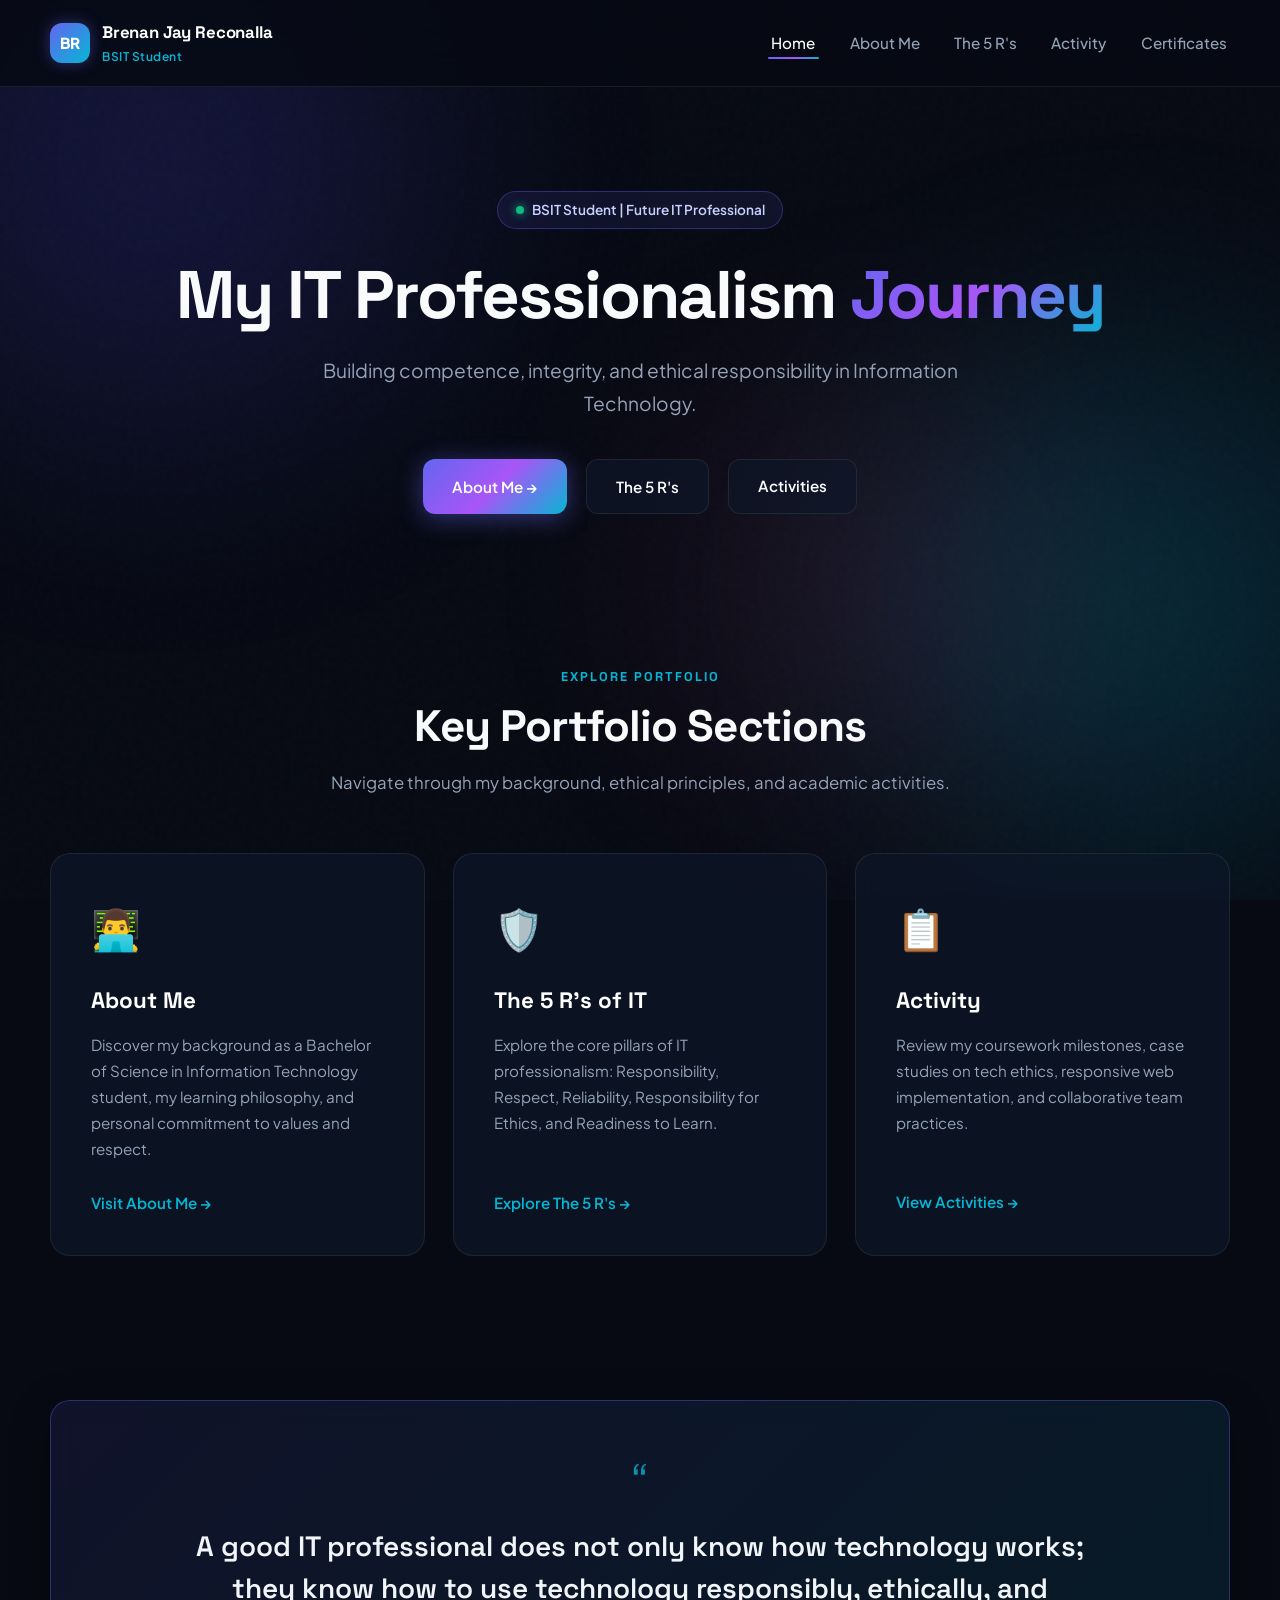
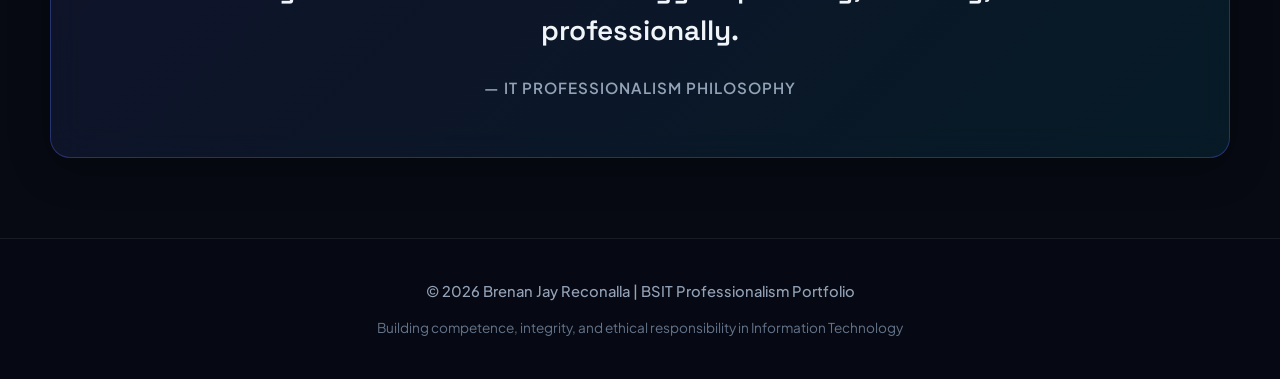
==== index.html @ cd5c5621 "Add files via upload" ====
<!DOCTYPE html>
<html lang="en">
<head>
  <meta charset="UTF-8" />
  <meta name="viewport" content="width=device-width, initial-scale=1.0" />
  <title>Home | Brenan Jay Reconalla - IT Professionalism Journey</title>
  <meta name="description" content="Welcome to the IT Professionalism Portfolio of Brenan Jay Reconalla, BSIT student. Building competence, integrity, and ethical responsibility." />

  <!-- Google Fonts -->
  <link rel="preconnect" href="https://fonts.googleapis.com" />
  <link rel="preconnect" href="https://fonts.gstatic.com" crossorigin />
  <link href="https://fonts.googleapis.com/css2?family=Plus+Jakarta+Sans:wght@300;400;500;600;700;800&family=Space+Grotesk:wght@500;600;700&display=swap" rel="stylesheet" />

  <!-- Shared Stylesheet -->
  <link rel="stylesheet" href="style.css" />
</head>
<body>

  <!-- Ambient Glow Background -->
  <div class="ambient-glow" aria-hidden="true">
    <div class="glow-sphere sphere-1"></div>
    <div class="glow-sphere sphere-2"></div>
    <div class="glow-sphere sphere-3"></div>
  </div>

  <div class="page-wrapper">
    <!-- Header & Navigation -->
    <header>
      <div class="container nav-container">
        <a href="index.html" class="brand" id="nav-brand">
          <div class="brand-avatar">BR</div>
          <div class="brand-info">
            <span class="brand-name">Brenan Jay Reconalla</span>
            <span class="brand-tag">BSIT Student</span>
          </div>
        </a>

        <button class="menu-toggle" id="menu-btn" aria-label="Toggle navigation menu">☰</button>

        <nav>
          <ul class="nav-links" id="nav-menu">
            <li><a href="index.html" class="active">Home</a></li>
            <li><a href="about.html">About Me</a></li>
            <li><a href="fivers.html">The 5 R's</a></li>
            <li><a href="activity.html">Activity</a></li>
            <li><a href="certificate.html">Certificates</a></li>
          </ul>
        </nav>
      </div>
    </header>

    <main>
      <!-- Hero Section -->
      <section class="hero container">
        <div class="badge">
          <span class="badge-indicator"></span>
          BSIT Student | Future IT Professional
        </div>
        <h1 class="hero-title">
          My IT Professionalism <span class="gradient-text">Journey</span>
        </h1>
        <p class="hero-subtitle">
          Building competence, integrity, and ethical responsibility in Information Technology.
        </p>
        <div class="hero-buttons">
          <a href="about.html" class="btn btn-primary" id="btn-hero-about">About Me &rarr;</a>
          <a href="fivers.html" class="btn btn-outline" id="btn-hero-fivers">The 5 R's</a>
          <a href="activity.html" class="btn btn-outline" id="btn-hero-activity">Activities</a>
        </div>
      </section>

      <!-- Portfolio Sections Overview -->
      <section class="section container">
        <div class="section-header">
          <span class="section-tag">Explore Portfolio</span>
          <h2 class="section-heading">Key Portfolio Sections</h2>
          <p class="section-desc">Navigate through my background, ethical principles, and academic activities.</p>
        </div>

        <div class="preview-grid">
          <!-- Card 1: About Me -->
          <article class="preview-card">
            <span class="preview-icon">👨‍💻</span>
            <h3 class="preview-title">About Me</h3>
            <p class="preview-desc">
              Discover my background as a Bachelor of Science in Information Technology student, my learning philosophy, and personal commitment to values and respect.
            </p>
            <a href="about.html" class="preview-link" id="link-preview-about">Visit About Me &rarr;</a>
          </article>

          <!-- Card 2: The 5 R's -->
          <article class="preview-card">
            <span class="preview-icon">🛡️</span>
            <h3 class="preview-title">The 5 R's of IT</h3>
            <p class="preview-desc">
              Explore the core pillars of IT professionalism: Responsibility, Respect, Reliability, Responsibility for Ethics, and Readiness to Learn.
            </p>
            <a href="fivers.html" class="preview-link" id="link-preview-fivers">Explore The 5 R's &rarr;</a>
          </article>

          <!-- Card 3: Activity -->
          <article class="preview-card">
            <span class="preview-icon">📋</span>
            <h3 class="preview-title">Activity</h3>
            <p class="preview-desc">
              Review my coursework milestones, case studies on tech ethics, responsive web implementation, and collaborative team practices.
            </p>
            <a href="activity.html" class="preview-link" id="link-preview-activity">View Activities &rarr;</a>
          </article>
        </div>
      </section>

      <!-- Quote Banner Section -->
      <section class="quote-section container">
        <div class="quote-box">
          <div class="quote-icon">&ldquo;</div>
          <blockquote class="quote-text">
            A good IT professional does not only know how technology works; they know how to use technology responsibly, ethically, and professionally.
          </blockquote>
          <p class="quote-author">&mdash; IT Professionalism Philosophy</p>
        </div>
      </section>
    </main>

    <!-- Footer -->
    <footer>
      <div class="container footer-content">
        <p class="footer-copy">&copy; 2026 Brenan Jay Reconalla | BSIT Professionalism Portfolio</p>
        <p class="footer-sub">Building competence, integrity, and ethical responsibility in Information Technology</p>
      </div>
    </footer>
  </div>

  <script>
    // Mobile navigation toggle
    const menuBtn = document.getElementById('menu-btn');
    const navMenu = document.getElementById('nav-menu');

    if (menuBtn && navMenu) {
      menuBtn.addEventListener('click', () => {
        navMenu.classList.toggle('show');
      });
    }
  </script>
</body>
</html>
---- style.css ----
:root {
  --bg: #070a13;
  --bg-surface: rgba(15, 23, 42, 0.65);
  --bg-surface-hover: rgba(30, 41, 59, 0.75);
  --border: rgba(255, 255, 255, 0.08);
  --border-accent: rgba(99, 102, 241, 0.35);
  --primary: #6366f1;
  --primary-gradient: linear-gradient(135deg, #6366f1 0%, #a855f7 50%, #06b6d4 100%);
  --secondary: #06b6d4;
  --accent: #ec4899;
  --text: #f8fafc;
  --text-muted: #94a3b8;
  --card-radius: 20px;
  --transition: all 0.3s cubic-bezier(0.4, 0, 0.2, 1);
}

* {
  margin: 0;
  padding: 0;
  box-sizing: border-box;
}

html {
  scroll-behavior: smooth;
}

body {
  font-family: 'Plus Jakarta Sans', sans-serif;
  background-color: var(--bg);
  color: var(--text);
  line-height: 1.7;
  overflow-x: hidden;
  min-height: 100vh;
  position: relative;
  display: flex;
  flex-direction: column;
}

/* Ambient Background Glow */
.ambient-glow {
  position: fixed;
  inset: 0;
  pointer-events: none;
  z-index: 0;
  overflow: hidden;
}

.glow-sphere {
  position: absolute;
  border-radius: 50%;
  filter: blur(130px);
  opacity: 0.18;
}

.sphere-1 {
  width: 550px;
  height: 550px;
  background: #4f46e5;
  top: -120px;
  left: -120px;
  animation: floatOrb 22s infinite alternate ease-in-out;
}

.sphere-2 {
  width: 500px;
  height: 500px;
  background: #06b6d4;
  bottom: 5%;
  right: -100px;
  animation: floatOrb 26s infinite alternate-reverse ease-in-out;
}

.sphere-3 {
  width: 350px;
  height: 350px;
  background: #ec4899;
  top: 45%;
  left: 55%;
  animation: floatOrb 18s infinite alternate ease-in-out;
  opacity: 0.12;
}

@keyframes floatOrb {
  0% { transform: translate(0, 0) scale(1); }
  100% { transform: translate(60px, 80px) scale(1.1); }
}

/* Noise Texture */
body::before {
  content: "";
  position: fixed;
  inset: 0;
  background-image: url("data:image/svg+xml,%3Csvg viewBox='0 0 200 200' xmlns='http://www.w3.org/2000/svg'%3E%3Cfilter id='noiseFilter'%3E%3CfeTurbulence type='fractalNoise' baseFrequency='0.8' numOctaves='3' stitchTiles='stitch'/%3E%3C/filter%3E%3Crect width='100%25' height='100%25' filter='url(%23noiseFilter)' opacity='0.02'/%3E%3C/svg%3E");
  pointer-events: none;
  z-index: 1;
}

.page-wrapper {
  position: relative;
  z-index: 2;
  display: flex;
  flex-direction: column;
  min-height: 100vh;
}

main {
  flex: 1;
}

/* Container */
.container {
  max-width: 1180px;
  margin: 0 auto;
  padding: 0 2rem;
}

/* Header & Navigation */
header {
  position: sticky;
  top: 0;
  z-index: 100;
  background: rgba(7, 10, 19, 0.85);
  backdrop-filter: blur(20px);
  border-bottom: 1px solid var(--border);
  transition: var(--transition);
}

.nav-container {
  display: flex;
  justify-content: space-between;
  align-items: center;
  padding: 1.15rem 0;
}

.brand {
  display: flex;
  align-items: center;
  gap: 0.75rem;
  text-decoration: none;
  color: #fff;
}

.brand-avatar {
  width: 40px;
  height: 40px;
  border-radius: 12px;
  background: linear-gradient(135deg, var(--primary), var(--secondary));
  display: flex;
  align-items: center;
  justify-content: center;
  font-weight: 800;
  font-size: 0.95rem;
  color: #fff;
  box-shadow: 0 0 15px rgba(99, 102, 241, 0.4);
}

.brand-info {
  display: flex;
  flex-direction: column;
}

.brand-name {
  font-family: 'Space Grotesk', sans-serif;
  font-weight: 700;
  font-size: 1.05rem;
  letter-spacing: -0.01em;
}

.brand-tag {
  font-size: 0.75rem;
  color: var(--secondary);
  font-weight: 600;
  letter-spacing: 0.5px;
}

.nav-links {
  display: flex;
  list-style: none;
  gap: 1.75rem;
}

.nav-links a {
  color: var(--text-muted);
  text-decoration: none;
  font-size: 0.95rem;
  font-weight: 500;
  position: relative;
  transition: var(--transition);
  padding: 0.4rem 0.2rem;
}

.nav-links a:hover,
.nav-links a.active {
  color: #fff;
}

.nav-links a::after {
  content: '';
  position: absolute;
  bottom: 0;
  left: 0;
  width: 0%;
  height: 2px;
  background: var(--primary-gradient);
  transition: var(--transition);
  border-radius: 2px;
}

.nav-links a:hover::after,
.nav-links a.active::after {
  width: 100%;
}

/* Mobile Nav Toggle */
.menu-toggle {
  display: none;
  background: transparent;
  border: none;
  color: var(--text);
  font-size: 1.5rem;
  cursor: pointer;
}

/* Badge */
.badge {
  display: inline-flex;
  align-items: center;
  gap: 0.5rem;
  background: rgba(99, 102, 241, 0.1);
  border: 1px solid var(--border-accent);
  padding: 0.4rem 1.1rem;
  border-radius: 999px;
  font-size: 0.85rem;
  font-weight: 600;
  color: #c7d2fe;
  margin-bottom: 1.75rem;
  backdrop-filter: blur(8px);
}

.badge-indicator {
  width: 8px;
  height: 8px;
  border-radius: 50%;
  background: #10b981;
  box-shadow: 0 0 10px #10b981;
  animation: pulse 2s infinite;
}

@keyframes pulse {
  0%, 100% { opacity: 1; transform: scale(1); }
  50% { opacity: 0.5; transform: scale(1.2); }
}

/* Typography & Titles */
.gradient-text {
  background: var(--primary-gradient);
  -webkit-background-clip: text;
  background-clip: text;
  -webkit-text-fill-color: transparent;
}

.section {
  padding: 5rem 0;
}

.page-header {
  padding: 4.5rem 0 3rem;
  text-align: center;
}

.section-header {
  text-align: center;
  max-width: 740px;
  margin: 0 auto 3.5rem;
}

.section-tag {
  font-family: 'Space Grotesk', sans-serif;
  font-size: 0.8rem;
  text-transform: uppercase;
  letter-spacing: 2px;
  color: var(--secondary);
  font-weight: 700;
  margin-bottom: 0.75rem;
  display: block;
}

.section-heading {
  font-family: 'Space Grotesk', sans-serif;
  font-size: clamp(2rem, 3.5vw, 2.75rem);
  font-weight: 700;
  letter-spacing: -0.02em;
  line-height: 1.2;
  margin-bottom: 1rem;
}

.section-desc {
  color: var(--text-muted);
  font-size: 1.05rem;
  line-height: 1.7;
}

/* Buttons */
.btn {
  display: inline-flex;
  align-items: center;
  gap: 0.5rem;
  padding: 0.85rem 1.8rem;
  border-radius: 12px;
  font-size: 0.95rem;
  font-weight: 600;
  text-decoration: none;
  cursor: pointer;
  transition: var(--transition);
}

.btn-primary {
  background: var(--primary-gradient);
  color: #fff;
  box-shadow: 0 4px 25px rgba(99, 102, 241, 0.45);
  border: none;
}

.btn-primary:hover {
  transform: translateY(-3px);
  box-shadow: 0 8px 30px rgba(99, 102, 241, 0.65);
}

.btn-outline {
  background: var(--bg-surface);
  color: var(--text);
  border: 1px solid var(--border);
  backdrop-filter: blur(10px);
}

.btn-outline:hover {
  background: var(--bg-surface-hover);
  border-color: rgba(255, 255, 255, 0.2);
  transform: translateY(-3px);
}

/* Hero (Home Page) */
.hero {
  padding: 6.5rem 0 4.5rem;
  text-align: center;
  display: flex;
  flex-direction: column;
  align-items: center;
}

.hero-title {
  font-family: 'Space Grotesk', sans-serif;
  font-size: clamp(2.4rem, 5.5vw, 4.2rem);
  font-weight: 800;
  line-height: 1.15;
  letter-spacing: -0.03em;
  max-width: 950px;
  margin-bottom: 1.25rem;
}

.hero-subtitle {
  font-size: 1.2rem;
  color: var(--text-muted);
  max-width: 680px;
  margin-bottom: 2.5rem;
  font-weight: 400;
}

.hero-buttons {
  display: flex;
  gap: 1.2rem;
  flex-wrap: wrap;
  justify-content: center;
}

/* Home Overview Preview Cards */
.preview-grid {
  display: grid;
  grid-template-columns: repeat(auto-fit, minmax(300px, 1fr));
  gap: 1.75rem;
  margin-top: 3rem;
}

.preview-card {
  background: var(--bg-surface);
  border: 1px solid var(--border);
  border-radius: var(--card-radius);
  padding: 2.5rem;
  transition: var(--transition);
  display: flex;
  flex-direction: column;
  backdrop-filter: blur(12px);
}

.preview-card:hover {
  transform: translateY(-8px);
  border-color: var(--border-accent);
  box-shadow: 0 15px 35px rgba(0, 0, 0, 0.4);
}

.preview-icon {
  font-size: 2.5rem;
  margin-bottom: 1.25rem;
  display: inline-block;
}

.preview-title {
  font-family: 'Space Grotesk', sans-serif;
  font-size: 1.4rem;
  font-weight: 700;
  color: #fff;
  margin-bottom: 0.75rem;
}

.preview-desc {
  color: var(--text-muted);
  font-size: 0.95rem;
  line-height: 1.7;
  margin-bottom: 1.75rem;
  flex-grow: 1;
}

.preview-link {
  color: var(--secondary);
  text-decoration: none;
  font-weight: 600;
  font-size: 0.95rem;
  display: inline-flex;
  align-items: center;
  gap: 0.5rem;
  transition: var(--transition);
}

.preview-link:hover {
  gap: 0.75rem;
  color: #fff;
}

/* About Page Specific Styles */
.about-card {
  background: var(--bg-surface);
  border: 1px solid var(--border);
  border-radius: var(--card-radius);
  padding: 3.5rem;
  display: grid;
  grid-template-columns: 280px 1fr;
  gap: 3.5rem;
  align-items: center;
  position: relative;
  overflow: hidden;
  backdrop-filter: blur(12px);
  margin-bottom: 3rem;
}

.about-card::before {
  content: '';
  position: absolute;
  top: 0;
  left: 0;
  width: 100%;
  height: 3px;
  background: var(--primary-gradient);
}

.profile-visual {
  display: flex;
  flex-direction: column;
  align-items: center;
  text-align: center;
  gap: 1.2rem;
}

.avatar-wrapper {
  position: relative;
}

.avatar-box {
  width: 160px;
  height: 160px;
  border-radius: 30px;
  background: linear-gradient(135deg, rgba(99, 102, 241, 0.2), rgba(6, 182, 212, 0.2));
  border: 2px solid var(--border-accent);
  display: flex;
  align-items: center;
  justify-content: center;
  overflow: hidden;
  box-shadow: 0 10px 30px rgba(0, 0, 0, 0.4);
  position: relative;
}

.avatar-img {
  width: 100%;
  height: 100%;
  object-fit: cover;
  object-position: center;
  display: block;
  transition: transform 0.4s ease;
}

.avatar-box:hover .avatar-img {
  transform: scale(1.06);
}

.status-pill {
  display: inline-flex;
  align-items: center;
  gap: 0.4rem;
  padding: 0.3rem 0.8rem;
  background: rgba(16, 185, 129, 0.1);
  border: 1px solid rgba(16, 185, 129, 0.3);
  border-radius: 999px;
  font-size: 0.75rem;
  font-weight: 600;
  color: #34d399;
}

.about-content h2 {
  font-family: 'Space Grotesk', sans-serif;
  font-size: 2rem;
  font-weight: 700;
  color: #fff;
  margin-bottom: 0.25rem;
}

.degree-title {
  color: var(--secondary);
  font-size: 1.1rem;
  font-weight: 600;
  margin-bottom: 1.5rem;
  display: inline-block;
}

.about-bio {
  color: #cbd5e1;
  font-size: 1.08rem;
  line-height: 1.8;
  margin-bottom: 2rem;
}

.pillars-mini-grid {
  display: grid;
  grid-template-columns: repeat(auto-fit, minmax(200px, 1fr));
  gap: 1.25rem;
}

.mini-pill {
  background: rgba(255, 255, 255, 0.03);
  border: 1px solid var(--border);
  border-radius: 14px;
  padding: 1.2rem;
  display: flex;
  flex-direction: column;
  gap: 0.5rem;
}

.mini-pill-header {
  display: flex;
  align-items: center;
  gap: 0.6rem;
  font-weight: 700;
  color: #fff;
  font-size: 1rem;
}

.mini-pill-header span {
  font-size: 1.4rem;
}

.mini-pill p {
  color: var(--text-muted);
  font-size: 0.88rem;
  line-height: 1.5;
}

/* 5 R's Page Styles */
.five-rs-grid {
  display: grid;
  grid-template-columns: repeat(auto-fit, minmax(320px, 1fr));
  gap: 2rem;
}

.r-card {
  background: var(--bg-surface);
  border: 1px solid var(--border);
  border-radius: var(--card-radius);
  padding: 2.5rem;
  transition: var(--transition);
  display: flex;
  flex-direction: column;
  position: relative;
  overflow: hidden;
  backdrop-filter: blur(12px);
}

.r-card:hover {
  transform: translateY(-8px);
  border-color: var(--border-accent);
  background: var(--bg-surface-hover);
  box-shadow: 0 15px 35px rgba(0, 0, 0, 0.4);
}

.r-card-header {
  display: flex;
  align-items: center;
  justify-content: space-between;
  margin-bottom: 1.5rem;
}

.r-number {
  font-family: 'Space Grotesk', sans-serif;
  font-size: 0.95rem;
  font-weight: 700;
  color: var(--secondary);
  background: rgba(6, 182, 212, 0.1);
  padding: 0.35rem 0.85rem;
  border-radius: 999px;
  border: 1px solid rgba(6, 182, 212, 0.25);
}

.r-icon {
  font-size: 2.4rem;
  filter: drop-shadow(0 0 12px rgba(99, 102, 241, 0.3));
}

.r-title {
  font-family: 'Space Grotesk', sans-serif;
  font-size: 1.45rem;
  font-weight: 700;
  color: #fff;
  margin-bottom: 0.85rem;
}

.r-desc {
  color: var(--text-muted);
  font-size: 1rem;
  line-height: 1.7;
}

.r-card.highlight {
  border-color: rgba(99, 102, 241, 0.5);
  background: linear-gradient(135deg, rgba(99, 102, 241, 0.15), rgba(15, 23, 42, 0.8));
}

/* Activity Page Styles */
.activities-grid {
  display: grid;
  grid-template-columns: repeat(auto-fit, minmax(330px, 1fr));
  gap: 2rem;
}

.activity-card {
  background: var(--bg-surface);
  border: 1px solid var(--border);
  border-radius: var(--card-radius);
  padding: 2.5rem;
  transition: var(--transition);
  backdrop-filter: blur(12px);
  display: flex;
  flex-direction: column;
}

.activity-card:hover {
  border-color: rgba(255, 255, 255, 0.2);
  transform: translateY(-6px);
  box-shadow: 0 15px 35px rgba(0, 0, 0, 0.35);
}

.activity-badge {
  font-size: 0.8rem;
  font-weight: 700;
  text-transform: uppercase;
  letter-spacing: 1px;
  color: var(--primary);
  margin-bottom: 1rem;
  display: inline-block;
}

.activity-title {
  font-family: 'Space Grotesk', sans-serif;
  font-size: 1.35rem;
  font-weight: 700;
  margin-bottom: 0.85rem;
  color: #fff;
}

.activity-desc {
  color: var(--text-muted);
  font-size: 0.98rem;
  line-height: 1.7;
  margin-bottom: 1.5rem;
  flex-grow: 1;
}

.activity-takeaway {
  background: rgba(255, 255, 255, 0.03);
  border: 1px solid var(--border);
  border-radius: 12px;
  padding: 1rem;
  font-size: 0.88rem;
  color: #cbd5e1;
}

.activity-takeaway strong {
  color: var(--secondary);
}

/* Reflection Paper Card */
.reflection-card {
  background: var(--bg-surface);
  border: 1px solid var(--border);
  border-radius: var(--card-radius);
  overflow: hidden;
  backdrop-filter: blur(12px);
  margin-bottom: 3.5rem;
  position: relative;
}

.reflection-card::before {
  content: '';
  position: absolute;
  top: 0; left: 0; width: 100%; height: 4px;
  background: var(--primary-gradient);
}

.reflection-header {
  padding: 3rem 3.5rem 2rem;
  border-bottom: 1px solid var(--border);
  background: linear-gradient(135deg, rgba(99, 102, 241, 0.06), rgba(6, 182, 212, 0.04));
}

.reflection-title {
  font-family: 'Space Grotesk', sans-serif;
  font-size: clamp(1.6rem, 3vw, 2.2rem);
  font-weight: 700;
  color: #fff;
  margin: 0.5rem 0 0.75rem;
  letter-spacing: -0.02em;
}

.reflection-intro {
  color: var(--text-muted);
  font-size: 1.05rem;
  line-height: 1.7;
}

.reflection-body {
  padding: 2.5rem 3.5rem 3rem;
  display: flex;
  flex-direction: column;
  gap: 0.25rem;
}

.reflection-paragraph {
  padding: 1.5rem 0;
  border-bottom: 1px solid rgba(255, 255, 255, 0.04);
}

.reflection-paragraph:last-child {
  border-bottom: none;
  padding-bottom: 0;
}

.reflection-paragraph p {
  color: #cbd5e1;
  font-size: 1.05rem;
  line-height: 1.85;
}

/* Personal Commitment Section */
.commitment-section {
  margin-bottom: 1rem;
}

.commitment-header {
  text-align: center;
  max-width: 720px;
  margin: 0 auto 2.5rem;
}

.commitment-grid {
  display: grid;
  grid-template-columns: repeat(auto-fit, minmax(280px, 1fr));
  gap: 1.75rem;
}

.commitment-card {
  background: var(--bg-surface);
  border: 1px solid var(--border);
  border-radius: var(--card-radius);
  padding: 2.25rem;
  transition: var(--transition);
  backdrop-filter: blur(12px);
  text-align: center;
  display: flex;
  flex-direction: column;
  align-items: center;
  gap: 1rem;
}

.commitment-card:hover {
  transform: translateY(-6px);
  border-color: var(--border-accent);
  box-shadow: 0 15px 35px rgba(0, 0, 0, 0.4);
}

.commitment-icon {
  font-size: 2.5rem;
  filter: drop-shadow(0 0 12px rgba(99, 102, 241, 0.4));
}

.commitment-card h3 {
  font-family: 'Space Grotesk', sans-serif;
  font-size: 1.15rem;
  font-weight: 700;
  color: #fff;
}

.commitment-card p {
  color: var(--text-muted);
  font-size: 0.95rem;
  line-height: 1.7;
}

/* Quote Banner */
.quote-section {
  padding: 4rem 0 5rem;
}

.quote-box {
  background: linear-gradient(135deg, rgba(99, 102, 241, 0.1), rgba(6, 182, 212, 0.1));
  border: 1px solid var(--border-accent);
  border-radius: var(--card-radius);
  padding: 3.5rem 3rem;
  text-align: center;
  position: relative;
  backdrop-filter: blur(16px);
  box-shadow: 0 10px 40px rgba(0, 0, 0, 0.3);
}

.quote-icon {
  font-size: 3rem;
  color: var(--secondary);
  line-height: 1;
  margin-bottom: 1.25rem;
  opacity: 0.8;
}

.quote-text {
  font-family: 'Space Grotesk', sans-serif;
  font-size: clamp(1.2rem, 2.5vw, 1.75rem);
  font-weight: 600;
  line-height: 1.5;
  color: #f1f5f9;
  max-width: 900px;
  margin: 0 auto 1.5rem;
}

.quote-author {
  font-size: 0.95rem;
  color: var(--text-muted);
  letter-spacing: 1px;
  text-transform: uppercase;
  font-weight: 600;
}

/* Footer */
footer {
  border-top: 1px solid var(--border);
  padding: 2.5rem 0;
  background: rgba(7, 10, 19, 0.95);
  text-align: center;
  color: var(--text-muted);
  font-size: 0.92rem;
  margin-top: auto;
}

.footer-content {
  display: flex;
  flex-direction: column;
  align-items: center;
  gap: 0.75rem;
}

.footer-copy {
  font-weight: 500;
}

.footer-sub {
  font-size: 0.85rem;
  color: #64748b;
}

/* Responsive */
@media (max-width: 860px) {
  .about-card {
    grid-template-columns: 1fr;
    padding: 2.5rem;
    gap: 2.5rem;
  }
  .nav-links {
    display: none;
    position: absolute;
    top: 100%;
    left: 0;
    width: 100%;
    background: rgba(7, 10, 19, 0.95);
    backdrop-filter: blur(20px);
    flex-direction: column;
    padding: 1.5rem 2rem;
    border-bottom: 1px solid var(--border);
    gap: 1.25rem;
  }
  .nav-links.show {
    display: flex;
  }
  .menu-toggle {
    display: block;
  }
}
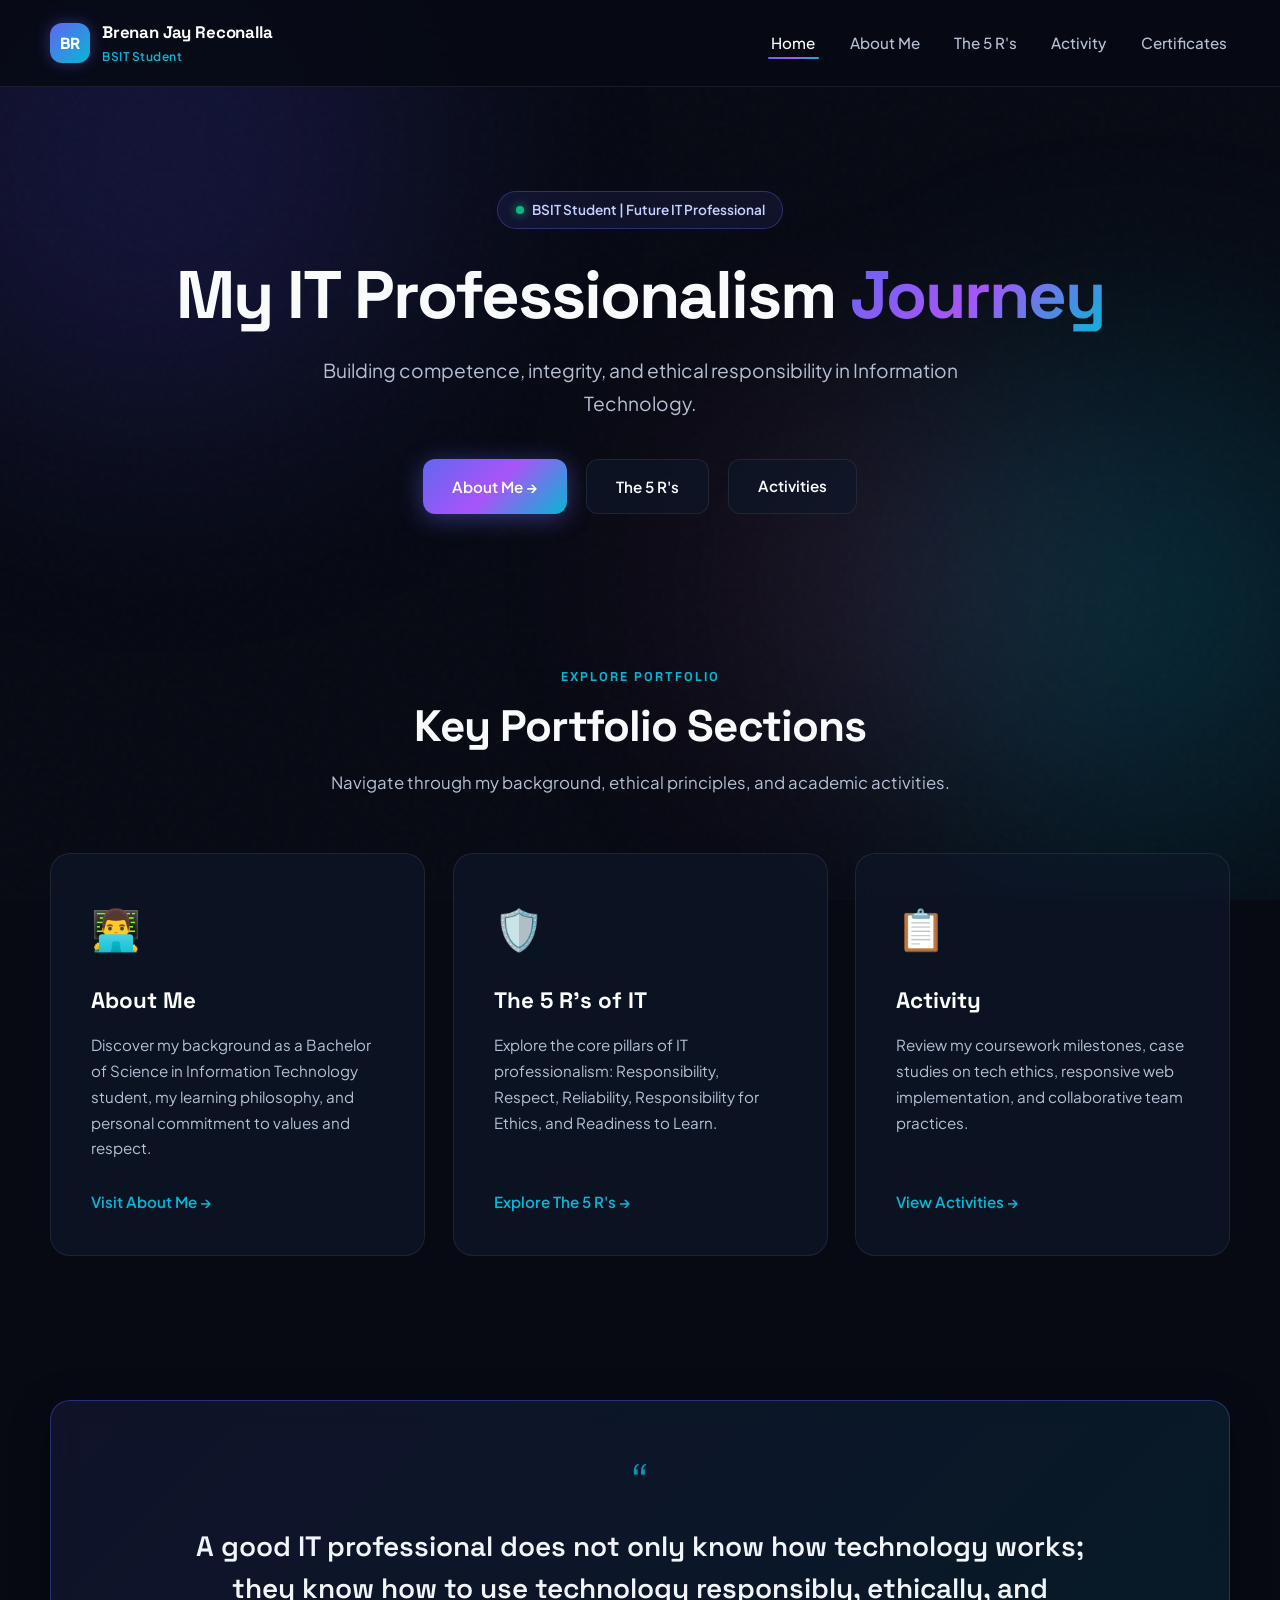
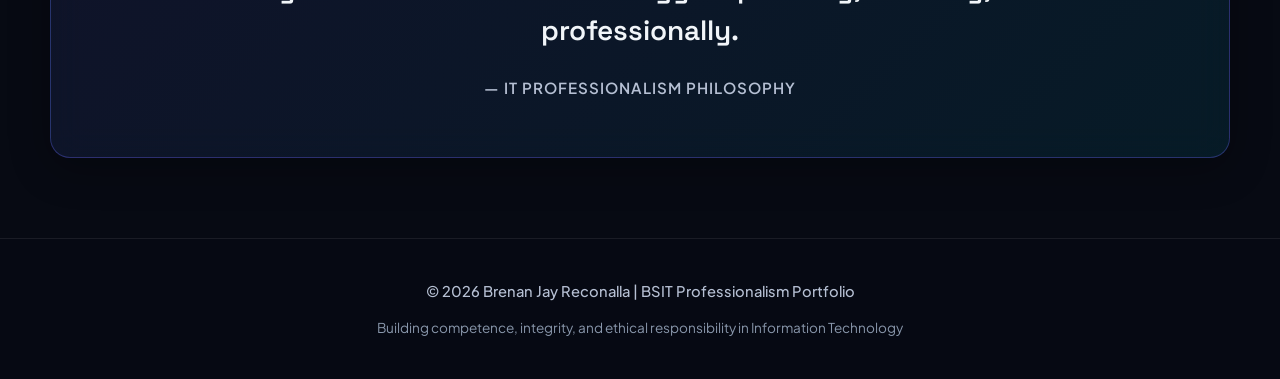
==== commit 95b5776e: "Add theme color and update navigation button attributes" ====
--- a/index.html
+++ b/index.html
@@ -5,6 +5,8 @@
   <meta name="viewport" content="width=device-width, initial-scale=1.0" />
   <title>Home | Brenan Jay Reconalla - IT Professionalism Journey</title>
   <meta name="description" content="Welcome to the IT Professionalism Portfolio of Brenan Jay Reconalla, BSIT student. Building competence, integrity, and ethical responsibility." />
+  <meta name="theme-color" content="#070a13" />
+  <link rel="icon" href="data:image/svg+xml,<svg xmlns=%22http://www.w3.org/2000/svg%22 viewBox=%220 0 100 100%22><text y=%22.9em%22 font-size=%2290%22>🎓</text></svg>" />
 
   <!-- Google Fonts -->
   <link rel="preconnect" href="https://fonts.googleapis.com" />
@@ -35,11 +37,11 @@
           </div>
         </a>
 
-        <button class="menu-toggle" id="menu-btn" aria-label="Toggle navigation menu">☰</button>
+        <button class="menu-toggle" id="menu-btn" aria-label="Toggle navigation menu" aria-expanded="false" aria-controls="nav-menu">☰</button>
 
         <nav>
           <ul class="nav-links" id="nav-menu">
-            <li><a href="index.html" class="active">Home</a></li>
+            <li><a href="index.html" class="active" aria-current="page">Home</a></li>
             <li><a href="about.html">About Me</a></li>
             <li><a href="fivers.html">The 5 R's</a></li>
             <li><a href="activity.html">Activity</a></li>
@@ -138,7 +140,8 @@
 
     if (menuBtn && navMenu) {
       menuBtn.addEventListener('click', () => {
-        navMenu.classList.toggle('show');
+        const isOpen = navMenu.classList.toggle('show');
+        menuBtn.setAttribute('aria-expanded', String(isOpen));
       });
     }
   </script>
--- a/style.css
+++ b/style.css
@@ -9,7 +9,7 @@
   --secondary: #06b6d4;
   --accent: #ec4899;
   --text: #f8fafc;
-  --text-muted: #94a3b8;
+  --text-muted: #b6c0d4;
   --card-radius: 20px;
   --transition: all 0.3s cubic-bezier(0.4, 0, 0.2, 1);
 }
@@ -887,7 +887,23 @@
 
 .footer-sub {
   font-size: 0.85rem;
-  color: #64748b;
+  color: #8896ab;
+}
+
+/* Skip rendering of off-screen cards until needed */
+.cert-card, .pillar-card, .activity-card, .accordion-item, .preview-card {
+  content-visibility: auto;
+  contain-intrinsic-size: auto 400px;
+}
+
+/* Reduced motion preference */
+@media (prefers-reduced-motion: reduce) {
+  *, *::before, *::after {
+    animation-duration: 0.01ms !important;
+    animation-iteration-count: 1 !important;
+    transition-duration: 0.01ms !important;
+    scroll-behavior: auto !important;
+  }
 }
 
 /* Responsive */
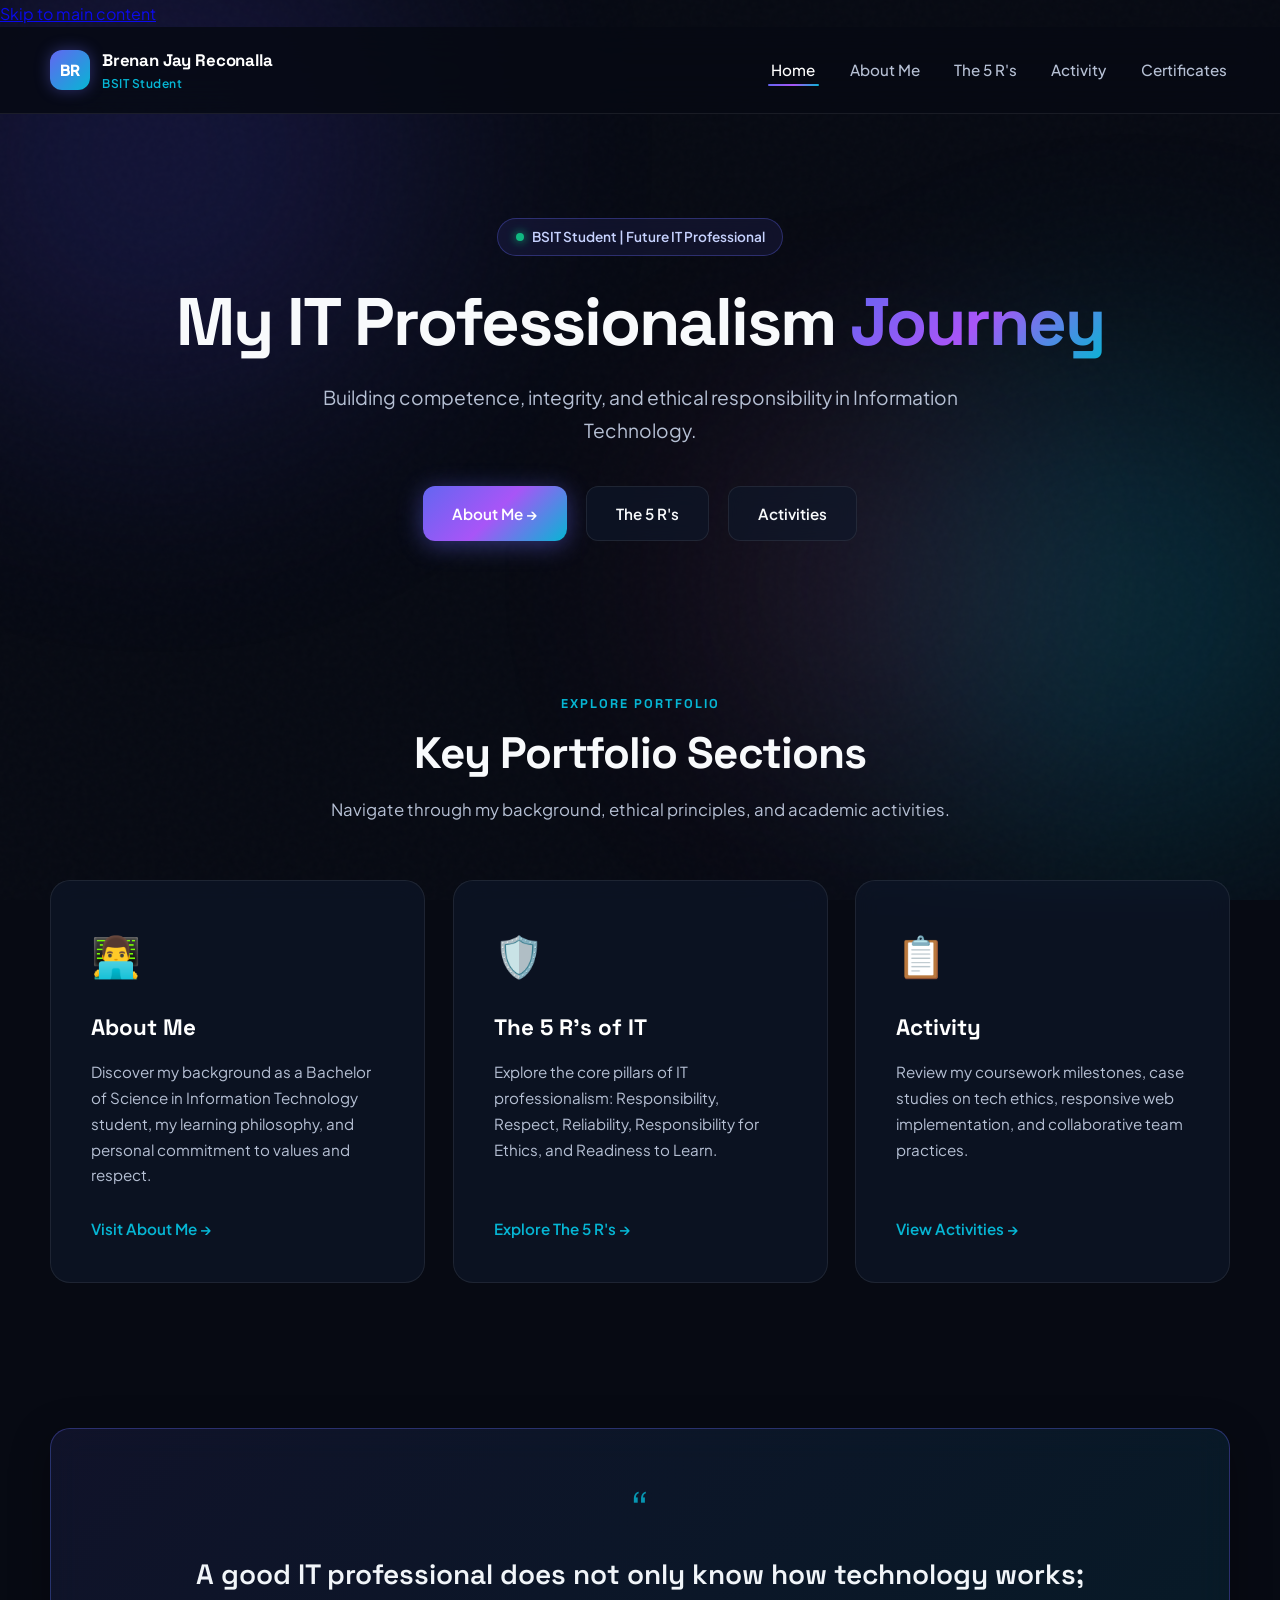
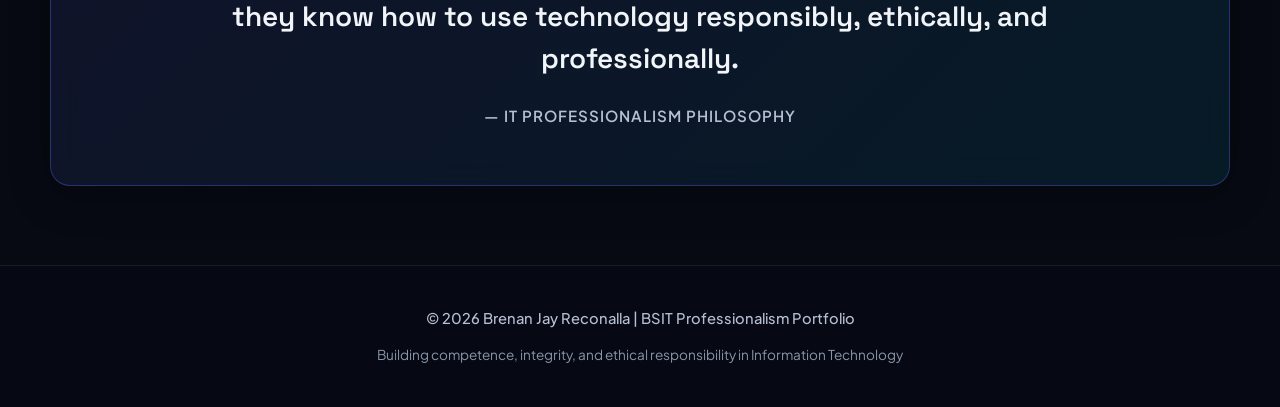
==== commit 2d5e7e86: "Enhance accessibility in index.html Added accessibility features including a skip link and improved " ====
--- a/index.html
+++ b/index.html
@@ -18,6 +18,9 @@
 </head>
 <body>
 
+  <!-- Skip link for keyboard accessibility -->
+  <a href="#main-content" class="skip-link">Skip to main content</a>
+
   <!-- Ambient Glow Background -->
   <div class="ambient-glow" aria-hidden="true">
     <div class="glow-sphere sphere-1"></div>
@@ -29,17 +32,19 @@
     <!-- Header & Navigation -->
     <header>
       <div class="container nav-container">
-        <a href="index.html" class="brand" id="nav-brand">
-          <div class="brand-avatar">BR</div>
+        <a href="index.html" class="brand" id="nav-brand" aria-label="Brenan Jay Reconalla - Home">
+          <div class="brand-avatar" aria-hidden="true">BR</div>
           <div class="brand-info">
             <span class="brand-name">Brenan Jay Reconalla</span>
             <span class="brand-tag">BSIT Student</span>
           </div>
         </a>
 
-        <button class="menu-toggle" id="menu-btn" aria-label="Toggle navigation menu" aria-expanded="false" aria-controls="nav-menu">☰</button>
+        <button class="menu-toggle" id="menu-btn" type="button" aria-label="Open navigation menu" aria-expanded="false" aria-controls="nav-menu">
+          <span aria-hidden="true">☰</span>
+        </button>
 
-        <nav>
+        <nav aria-label="Main navigation">
           <ul class="nav-links" id="nav-menu">
             <li><a href="index.html" class="active" aria-current="page">Home</a></li>
             <li><a href="about.html">About Me</a></li>
@@ -51,11 +56,11 @@
       </div>
     </header>
 
-    <main>
+    <main id="main-content">
       <!-- Hero Section -->
       <section class="hero container">
         <div class="badge">
-          <span class="badge-indicator"></span>
+          <span class="badge-indicator" aria-hidden="true"></span>
           BSIT Student | Future IT Professional
         </div>
         <h1 class="hero-title">
@@ -82,7 +87,7 @@
         <div class="preview-grid">
           <!-- Card 1: About Me -->
           <article class="preview-card">
-            <span class="preview-icon">👨‍💻</span>
+            <span class="preview-icon" aria-hidden="true">👨‍💻</span>
             <h3 class="preview-title">About Me</h3>
             <p class="preview-desc">
               Discover my background as a Bachelor of Science in Information Technology student, my learning philosophy, and personal commitment to values and respect.
@@ -92,7 +97,7 @@
 
           <!-- Card 2: The 5 R's -->
           <article class="preview-card">
-            <span class="preview-icon">🛡️</span>
+            <span class="preview-icon" aria-hidden="true">🛡️</span>
             <h3 class="preview-title">The 5 R's of IT</h3>
             <p class="preview-desc">
               Explore the core pillars of IT professionalism: Responsibility, Respect, Reliability, Responsibility for Ethics, and Readiness to Learn.
@@ -102,7 +107,7 @@
 
           <!-- Card 3: Activity -->
           <article class="preview-card">
-            <span class="preview-icon">📋</span>
+            <span class="preview-icon" aria-hidden="true">📋</span>
             <h3 class="preview-title">Activity</h3>
             <p class="preview-desc">
               Review my coursework milestones, case studies on tech ethics, responsive web implementation, and collaborative team practices.
@@ -115,7 +120,7 @@
       <!-- Quote Banner Section -->
       <section class="quote-section container">
         <div class="quote-box">
-          <div class="quote-icon">&ldquo;</div>
+          <div class="quote-icon" aria-hidden="true">&ldquo;</div>
           <blockquote class="quote-text">
             A good IT professional does not only know how technology works; they know how to use technology responsibly, ethically, and professionally.
           </blockquote>
@@ -134,14 +139,35 @@
   </div>
 
   <script>
-    // Mobile navigation toggle
+    // Mobile navigation toggle with accessibility keyboard support
     const menuBtn = document.getElementById('menu-btn');
     const navMenu = document.getElementById('nav-menu');
 
     if (menuBtn && navMenu) {
-      menuBtn.addEventListener('click', () => {
-        const isOpen = navMenu.classList.toggle('show');
+      const toggleMenu = (open) => {
+        const isOpen = open !== undefined ? open : !navMenu.classList.contains('show');
+        navMenu.classList.toggle('show', isOpen);
         menuBtn.setAttribute('aria-expanded', String(isOpen));
+        menuBtn.setAttribute('aria-label', isOpen ? 'Close navigation menu' : 'Open navigation menu');
+      };
+
+      menuBtn.addEventListener('click', () => toggleMenu());
+
+      // Close menu on Escape key press
+      document.addEventListener('keydown', (e) => {
+        if (e.key === 'Escape' && navMenu.classList.contains('show')) {
+          toggleMenu(false);
+          menuBtn.focus();
+        }
+      });
+
+      // Close menu when any nav link is clicked
+      navMenu.querySelectorAll('a').forEach(link => {
+        link.addEventListener('click', () => {
+          if (navMenu.classList.contains('show')) {
+            toggleMenu(false);
+          }
+        });
       });
     }
   </script>
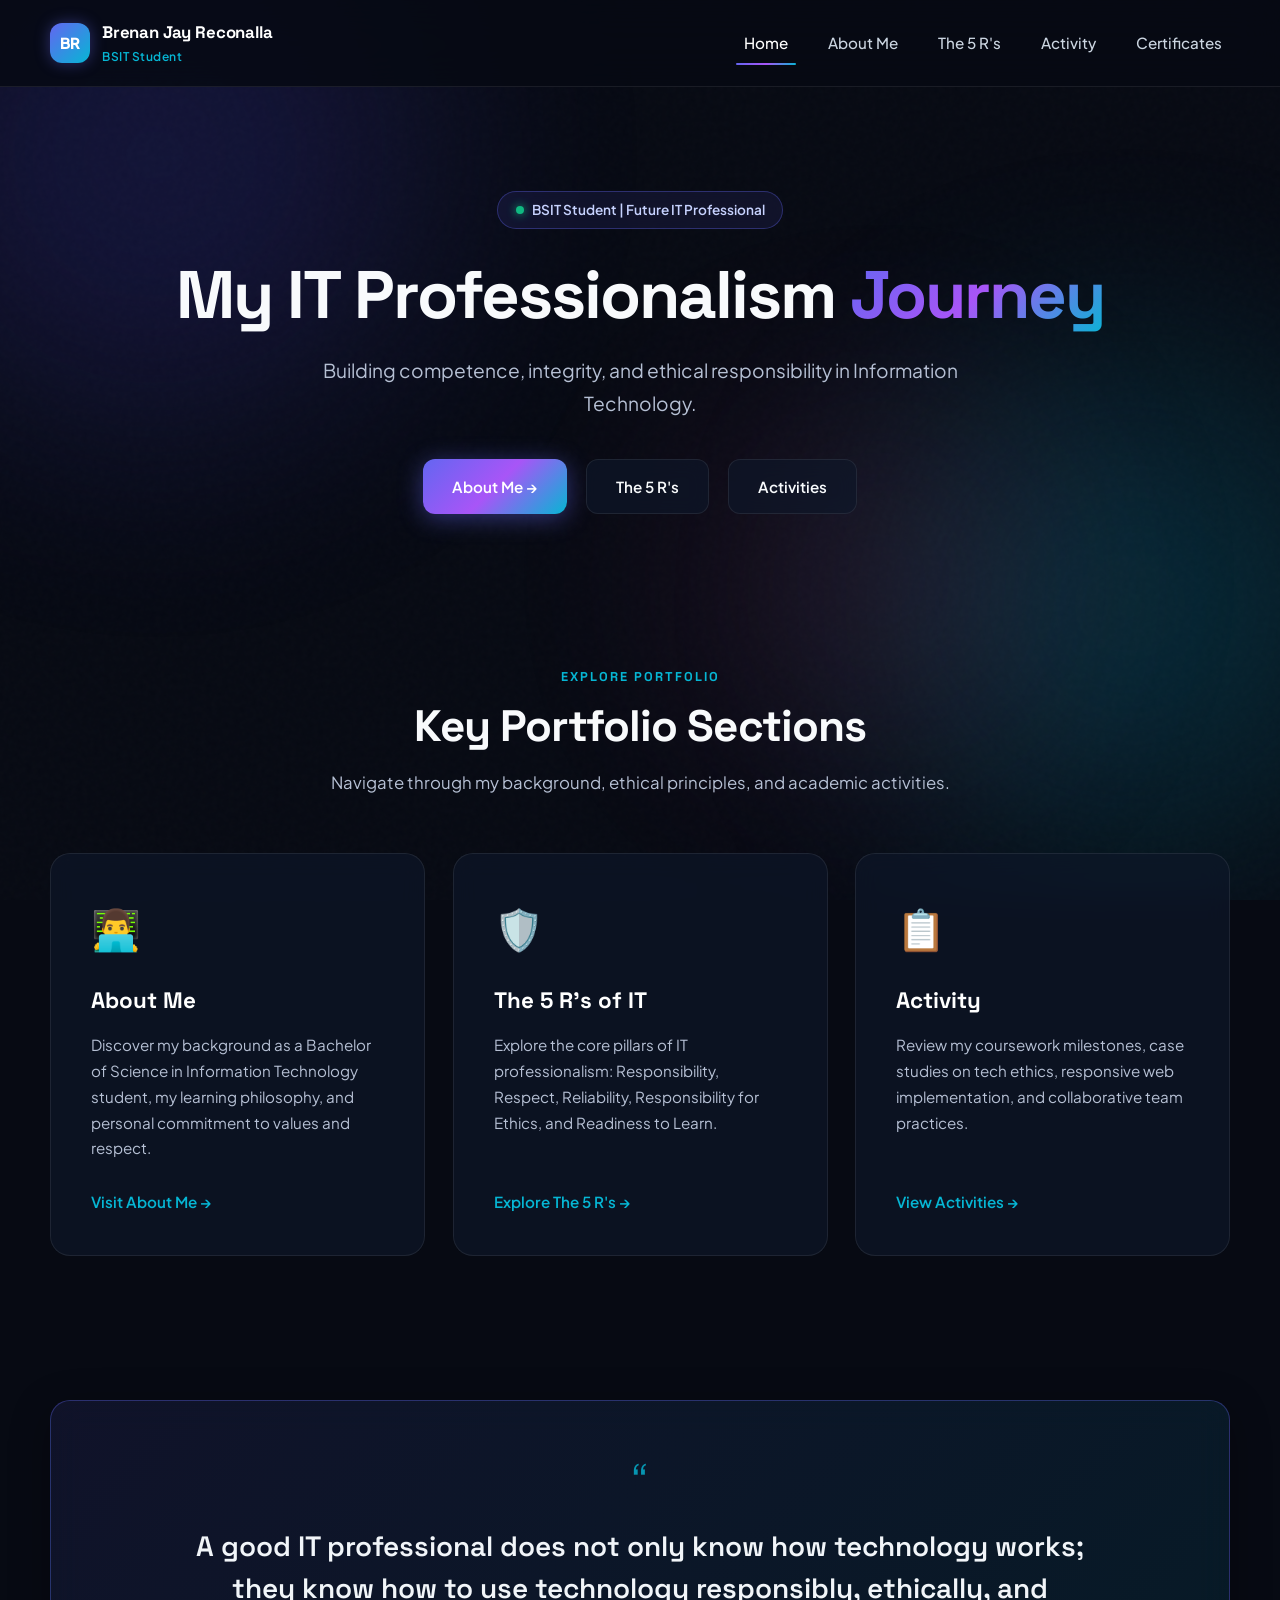
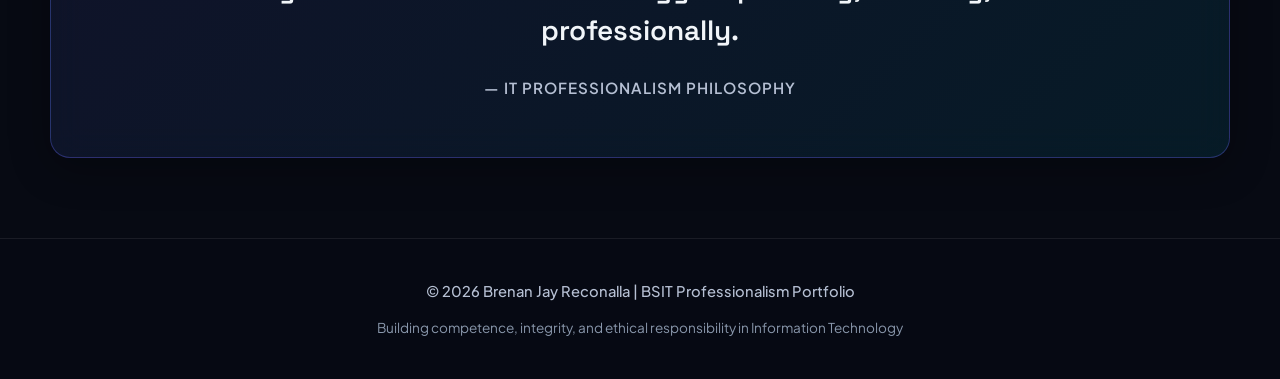
==== commit dd59d855: "Optimize Google Fonts loading in index.html Updated Google Fonts loading strategy for improved perfo" ====
--- a/index.html
+++ b/index.html
@@ -8,10 +8,14 @@
   <meta name="theme-color" content="#070a13" />
   <link rel="icon" href="data:image/svg+xml,<svg xmlns=%22http://www.w3.org/2000/svg%22 viewBox=%220 0 100 100%22><text y=%22.9em%22 font-size=%2290%22>🎓</text></svg>" />
 
-  <!-- Google Fonts -->
+  <!-- Google Fonts Preconnect & Async Swap -->
   <link rel="preconnect" href="https://fonts.googleapis.com" />
   <link rel="preconnect" href="https://fonts.gstatic.com" crossorigin />
-  <link href="https://fonts.googleapis.com/css2?family=Plus+Jakarta+Sans:wght@300;400;500;600;700;800&family=Space+Grotesk:wght@500;600;700&display=swap" rel="stylesheet" />
+  <link rel="preload" as="style" href="https://fonts.googleapis.com/css2?family=Plus+Jakarta+Sans:wght@400;500;600;700;800&family=Space+Grotesk:wght@600;700&display=swap" />
+  <link rel="stylesheet" href="https://fonts.googleapis.com/css2?family=Plus+Jakarta+Sans:wght@400;500;600;700;800&family=Space+Grotesk:wght@600;700&display=swap" media="print" onload="this.media='all'" />
+  <noscript>
+    <link rel="stylesheet" href="https://fonts.googleapis.com/css2?family=Plus+Jakarta+Sans:wght@400;500;600;700;800&family=Space+Grotesk:wght@600;700&display=swap" />
+  </noscript>
 
   <!-- Shared Stylesheet -->
   <link rel="stylesheet" href="style.css" />
--- a/style.css
+++ b/style.css
@@ -25,7 +25,7 @@
 }
 
 body {
-  font-family: 'Plus Jakarta Sans', sans-serif;
+  font-family: 'Plus Jakarta Sans', system-ui, -apple-system, BlinkMacSystemFont, 'Segoe UI', Roboto, Helvetica, Arial, sans-serif;
   background-color: var(--bg);
   color: var(--text);
   line-height: 1.7;
@@ -48,8 +48,10 @@
 .glow-sphere {
   position: absolute;
   border-radius: 50%;
-  filter: blur(130px);
+  filter: blur(120px);
   opacity: 0.18;
+  will-change: transform;
+  transform: translateZ(0);
 }
 
 .sphere-1 {
@@ -173,20 +175,52 @@
   letter-spacing: 0.5px;
 }
 
+/* Skip to Content for Keyboard Accessibility */
+.skip-link {
+  position: absolute;
+  top: -999px;
+  left: 1rem;
+  background: var(--primary);
+  color: #fff;
+  padding: 0.75rem 1.25rem;
+  border-radius: 8px;
+  font-weight: 600;
+  text-decoration: none;
+  z-index: 1000;
+  transition: top 0.2s ease;
+  box-shadow: 0 4px 15px rgba(0, 0, 0, 0.4);
+}
+
+.skip-link:focus {
+  top: 1rem;
+}
+
+/* Keyboard Focus Ring */
+a:focus-visible,
+button:focus-visible,
+.menu-toggle:focus-visible {
+  outline: 2px solid var(--primary);
+  outline-offset: 3px;
+}
+
 .nav-links {
   display: flex;
   list-style: none;
-  gap: 1.75rem;
+  gap: 1.5rem;
+  align-items: center;
 }
 
 .nav-links a {
-  color: var(--text-muted);
+  color: #cbd5e1;
   text-decoration: none;
   font-size: 0.95rem;
   font-weight: 500;
   position: relative;
   transition: var(--transition);
-  padding: 0.4rem 0.2rem;
+  padding: 0.5rem 0.5rem;
+  display: inline-flex;
+  align-items: center;
+  min-height: 44px;
 }
 
 .nav-links a:hover,
@@ -215,10 +249,22 @@
 .menu-toggle {
   display: none;
   background: transparent;
-  border: none;
+  border: 1px solid transparent;
   color: var(--text);
   font-size: 1.5rem;
   cursor: pointer;
+  min-width: 48px;
+  min-height: 48px;
+  padding: 0.5rem;
+  align-items: center;
+  justify-content: center;
+  border-radius: 10px;
+  transition: var(--transition);
+}
+
+.menu-toggle:hover {
+  background: rgba(255, 255, 255, 0.06);
+  border-color: var(--border);
 }
 
 /* Badge */
@@ -908,6 +954,13 @@
 
 /* Responsive */
 @media (max-width: 860px) {
+  .glow-sphere {
+    filter: blur(65px);
+  }
+  .sphere-1 { width: 300px; height: 300px; }
+  .sphere-2 { width: 260px; height: 260px; }
+  .sphere-3 { width: 200px; height: 200px; }
+
   .about-card {
     grid-template-columns: 1fr;
     padding: 2.5rem;
@@ -919,17 +972,30 @@
     top: 100%;
     left: 0;
     width: 100%;
-    background: rgba(7, 10, 19, 0.95);
+    background: rgba(7, 10, 19, 0.98);
     backdrop-filter: blur(20px);
     flex-direction: column;
-    padding: 1.5rem 2rem;
+    padding: 1rem 1.25rem;
     border-bottom: 1px solid var(--border);
-    gap: 1.25rem;
+    gap: 0.35rem;
+  }
+  .nav-links a {
+    display: flex;
+    align-items: center;
+    width: 100%;
+    min-height: 48px;
+    padding: 0.75rem 1rem;
+    font-size: 1rem;
+    border-radius: 8px;
+  }
+  .nav-links a:hover,
+  .nav-links a.active {
+    background: rgba(99, 102, 241, 0.12);
   }
   .nav-links.show {
     display: flex;
   }
   .menu-toggle {
-    display: block;
+    display: inline-flex;
   }
 }
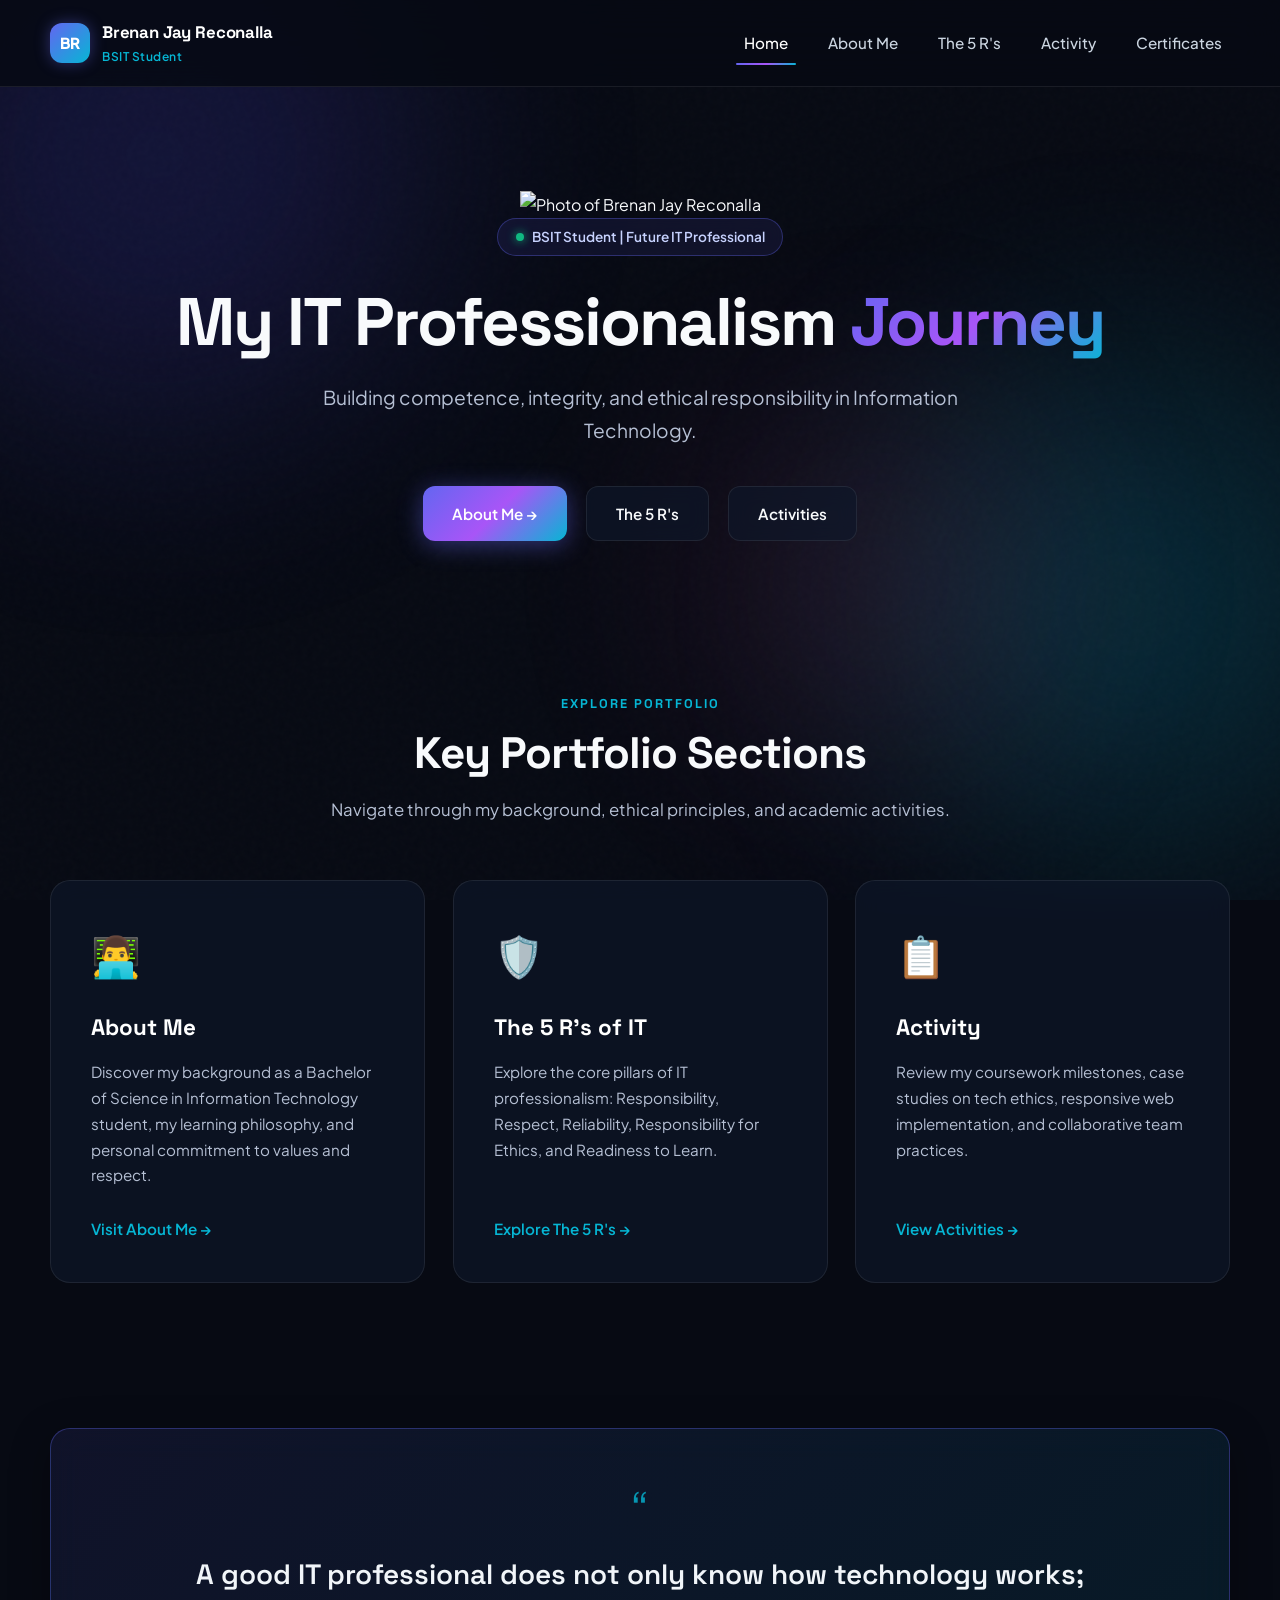
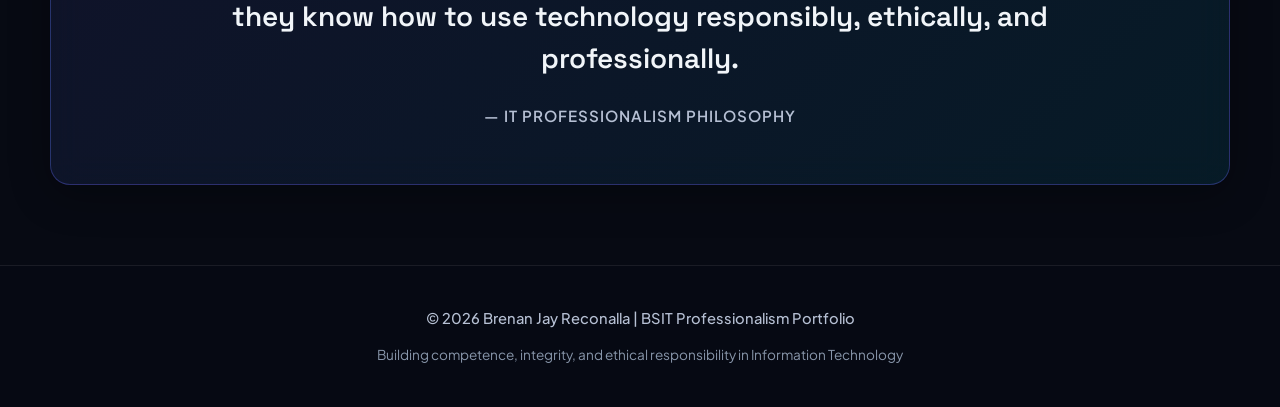
==== commit 81a29641: "Preload profile photo and enhance image loading Added preload link for profile photo and updated ima" ====
--- a/index.html
+++ b/index.html
@@ -16,6 +16,9 @@
   <noscript>
     <link rel="stylesheet" href="https://fonts.googleapis.com/css2?family=Plus+Jakarta+Sans:wght@400;500;600;700;800&family=Space+Grotesk:wght@600;700&display=swap" />
   </noscript>
+
+  <!-- Preload profile photo with high priority -->
+  <link rel="preload" as="image" href="images/profile.jpeg" fetchpriority="high" />
 
   <!-- Shared Stylesheet -->
   <link rel="stylesheet" href="style.css" />
@@ -63,6 +66,17 @@
     <main id="main-content">
       <!-- Hero Section -->
       <section class="hero container">
+        <div class="hero-avatar-box">
+          <img src="images/profile.jpeg"
+               onerror="if (this.src.indexOf('profile.jpg') === -1) { this.src = 'profile.jpg'; }"
+               width="120"
+               height="120"
+               alt="Photo of Brenan Jay Reconalla"
+               class="hero-avatar-img"
+               fetchpriority="high"
+               decoding="async" />
+        </div>
+
         <div class="badge">
           <span class="badge-indicator" aria-hidden="true"></span>
           BSIT Student | Future IT Professional
--- a/style.css
+++ b/style.css
@@ -538,7 +538,7 @@
   width: 100%;
   height: 100%;
   object-fit: cover;
-  object-position: center;
+  object-position: center 15%;
   display: block;
   transition: transform 0.4s ease;
 }
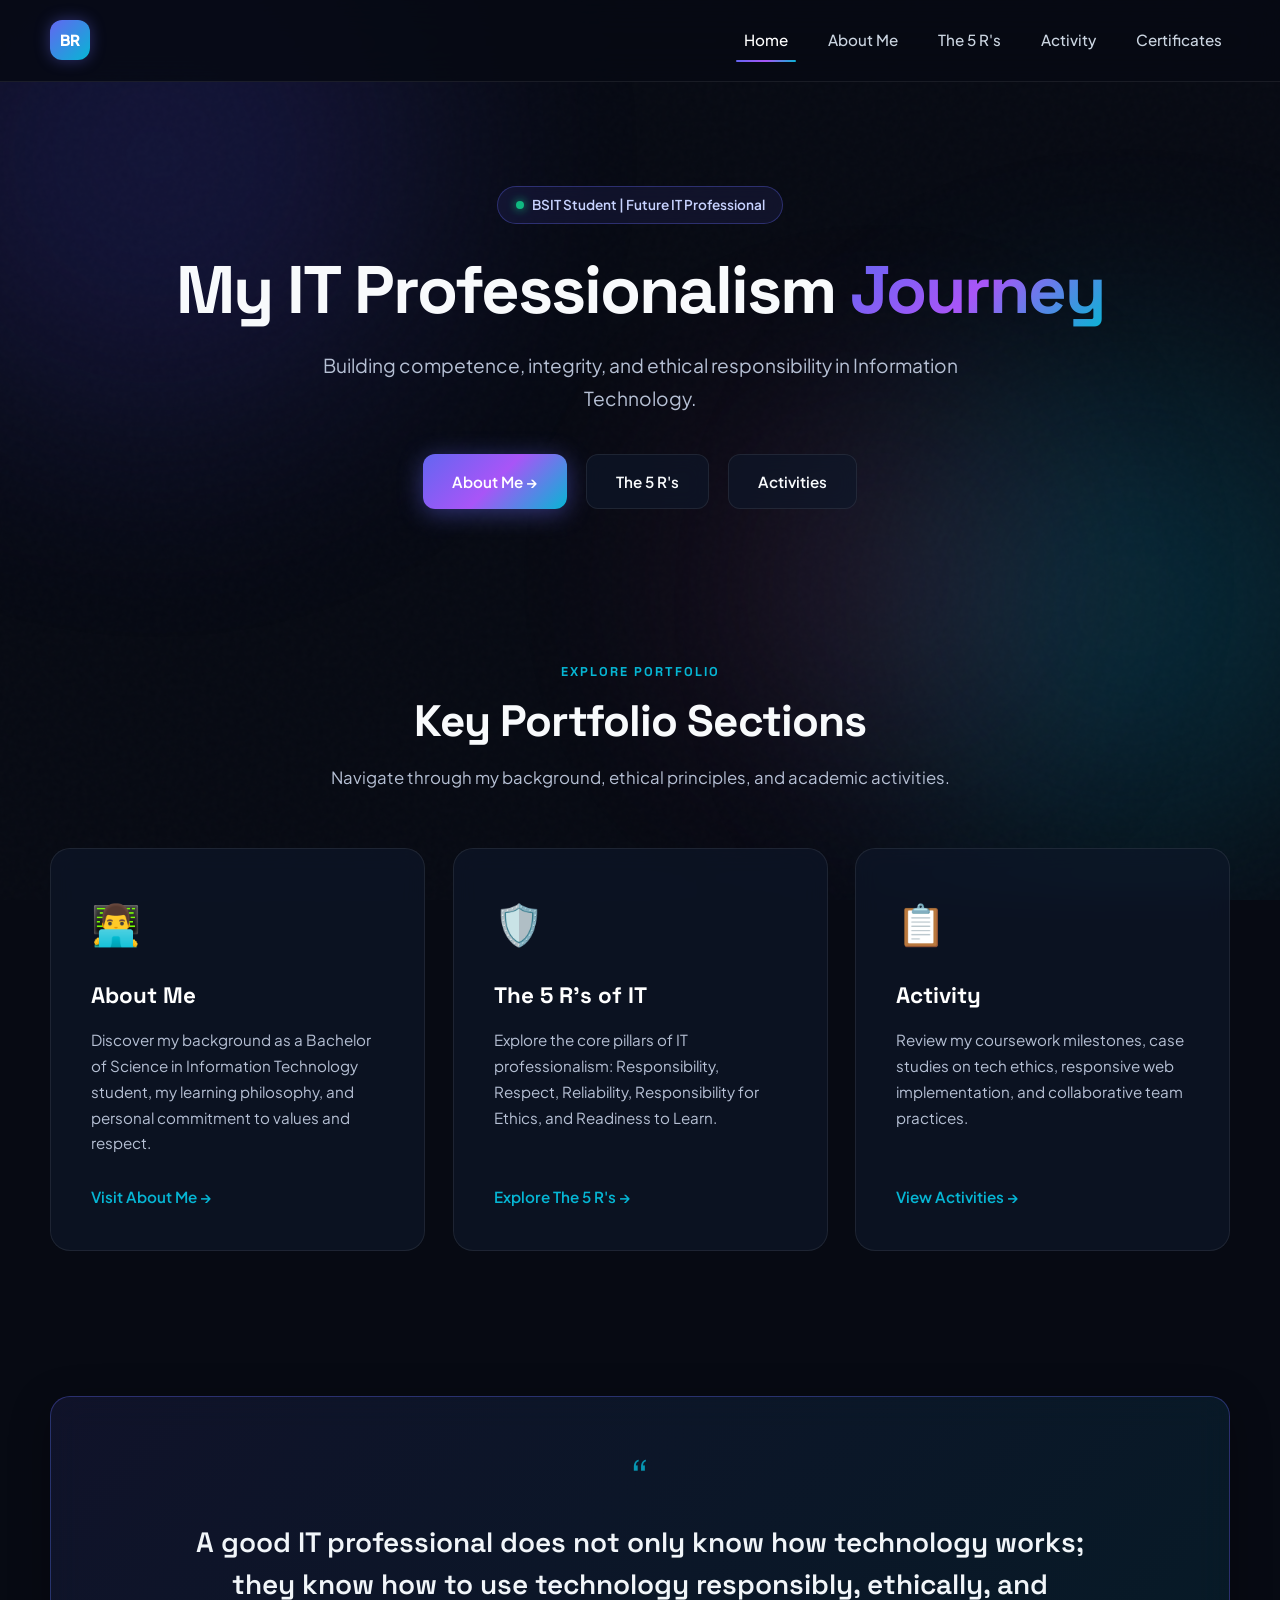
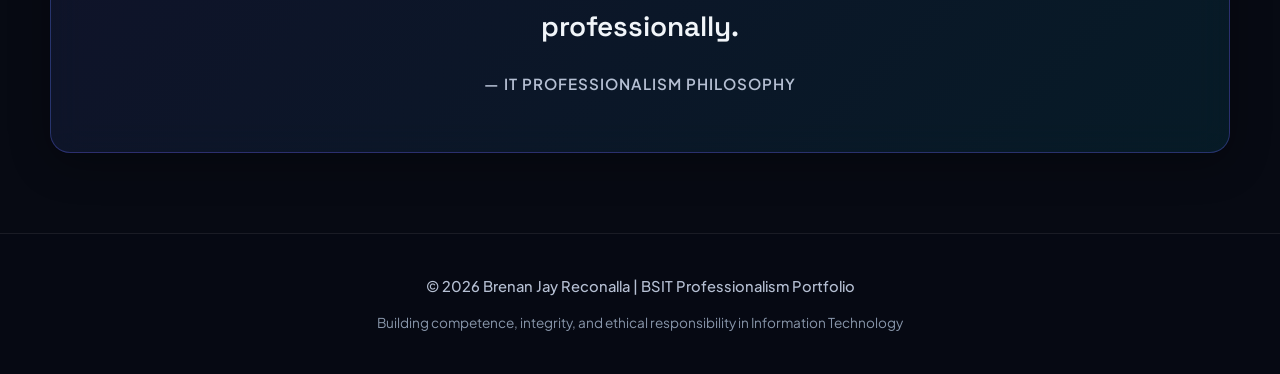
==== commit 0cdc9d29: "Remove profile image preload and update brand info Removed preload link for profile image and simpli" ====
--- a/index.html
+++ b/index.html
@@ -18,8 +18,6 @@
   </noscript>
 
   <!-- Preload profile photo with high priority -->
-  <link rel="preload" as="image" href="images/profile.jpeg" fetchpriority="high" />
-
   <!-- Shared Stylesheet -->
   <link rel="stylesheet" href="style.css" />
 </head>
@@ -39,12 +37,8 @@
     <!-- Header & Navigation -->
     <header>
       <div class="container nav-container">
-        <a href="index.html" class="brand" id="nav-brand" aria-label="Brenan Jay Reconalla - Home">
+        <a href="index.html" class="brand" id="nav-brand" aria-label="Home">
           <div class="brand-avatar" aria-hidden="true">BR</div>
-          <div class="brand-info">
-            <span class="brand-name">Brenan Jay Reconalla</span>
-            <span class="brand-tag">BSIT Student</span>
-          </div>
         </a>
 
         <button class="menu-toggle" id="menu-btn" type="button" aria-label="Open navigation menu" aria-expanded="false" aria-controls="nav-menu">
@@ -66,17 +60,6 @@
     <main id="main-content">
       <!-- Hero Section -->
       <section class="hero container">
-        <div class="hero-avatar-box">
-          <img src="images/profile.jpeg"
-               onerror="if (this.src.indexOf('profile.jpg') === -1) { this.src = 'profile.jpg'; }"
-               width="120"
-               height="120"
-               alt="Photo of Brenan Jay Reconalla"
-               class="hero-avatar-img"
-               fetchpriority="high"
-               decoding="async" />
-        </div>
-
         <div class="badge">
           <span class="badge-indicator" aria-hidden="true"></span>
           BSIT Student | Future IT Professional
--- a/style.css
+++ b/style.css
@@ -419,6 +419,32 @@
   justify-content: center;
 }
 
+.hero-avatar-box {
+  width: 120px;
+  height: 120px;
+  margin: 0 auto 1.5rem;
+  border-radius: 50%;
+  overflow: hidden;
+  border: 3px solid var(--border-accent);
+  box-shadow: 0 10px 30px rgba(0, 0, 0, 0.5), 0 0 20px rgba(99, 102, 241, 0.3);
+  background: linear-gradient(135deg, rgba(99, 102, 241, 0.2), rgba(6, 182, 212, 0.2));
+  transition: var(--transition);
+}
+
+.hero-avatar-box:hover {
+  transform: scale(1.05);
+  border-color: var(--primary);
+  box-shadow: 0 15px 40px rgba(99, 102, 241, 0.45);
+}
+
+.hero-avatar-img {
+  width: 100%;
+  height: 100%;
+  object-fit: cover;
+  object-position: center 15%;
+  display: block;
+}
+
 /* Home Overview Preview Cards */
 .preview-grid {
   display: grid;
@@ -716,7 +742,7 @@
   font-weight: 700;
   text-transform: uppercase;
   letter-spacing: 1px;
-  color: var(--primary);
+  color: #a5b4fc;
   margin-bottom: 1rem;
   display: inline-block;
 }
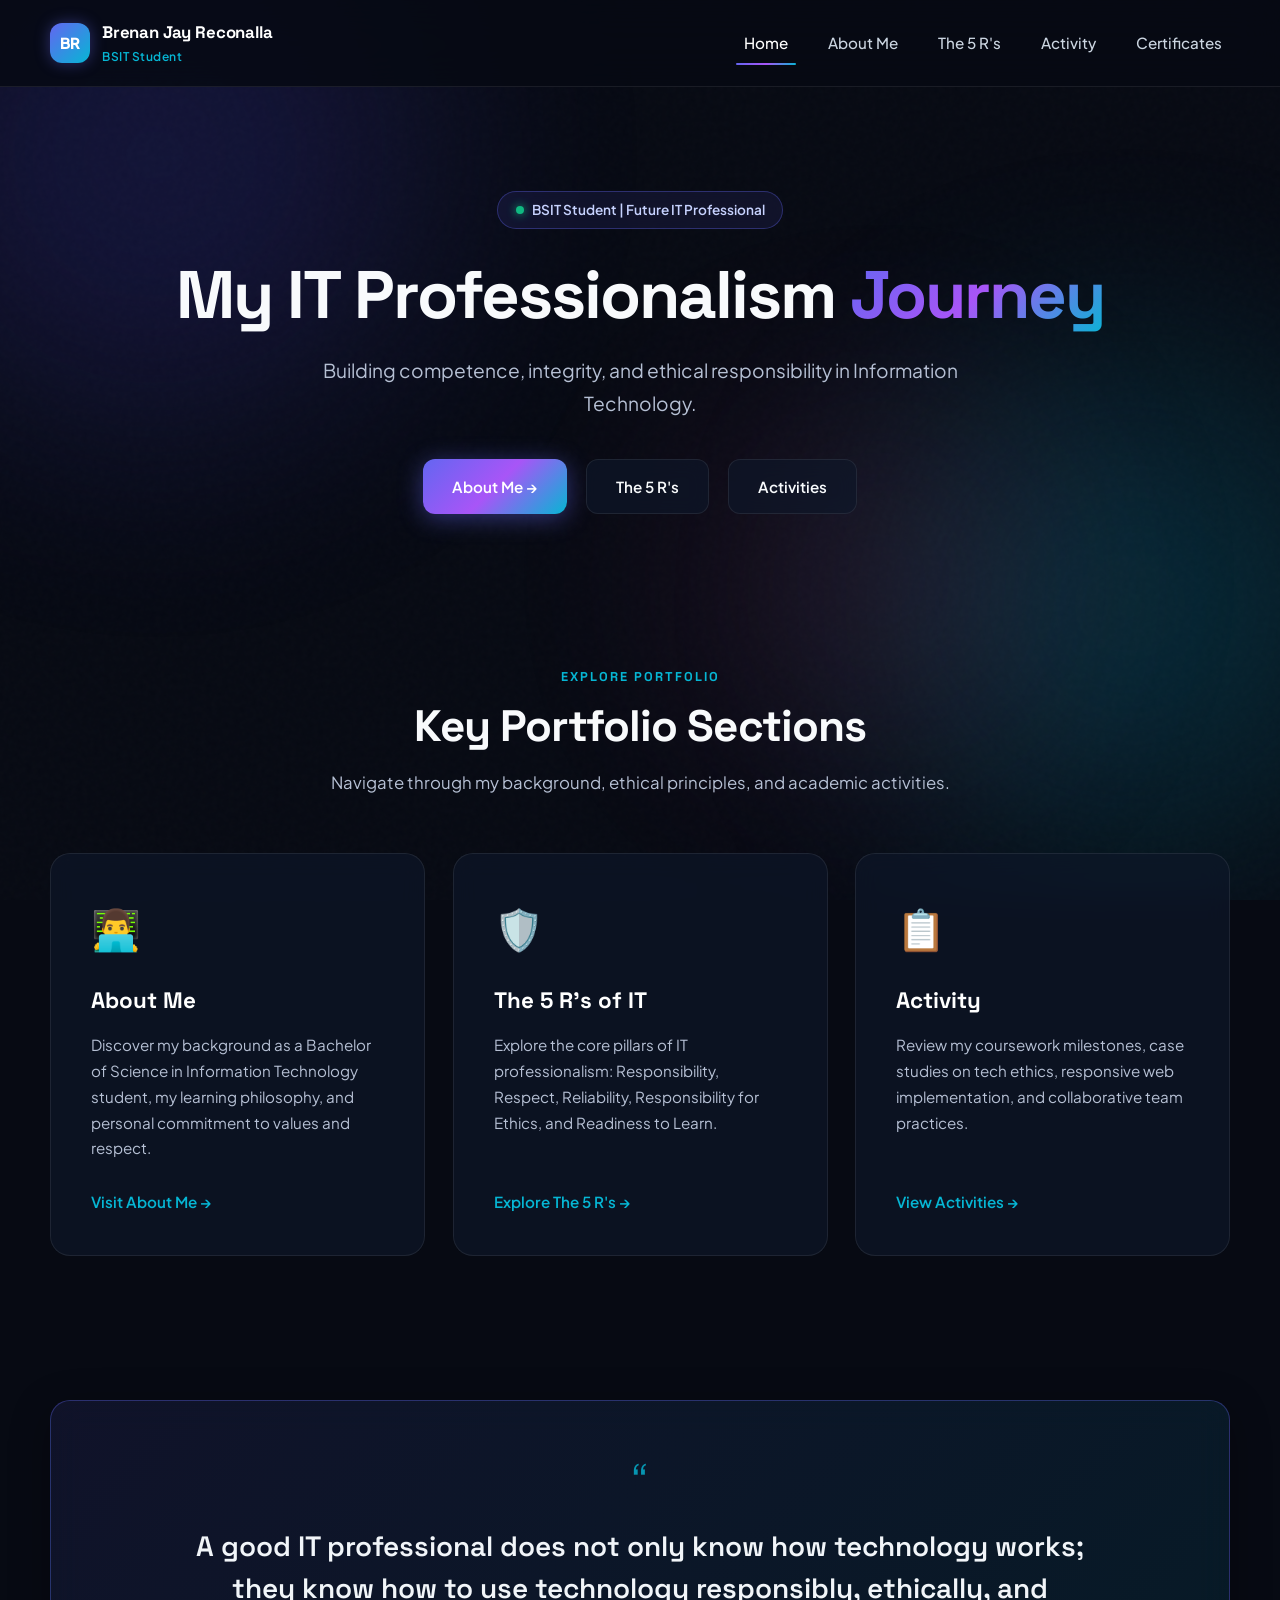
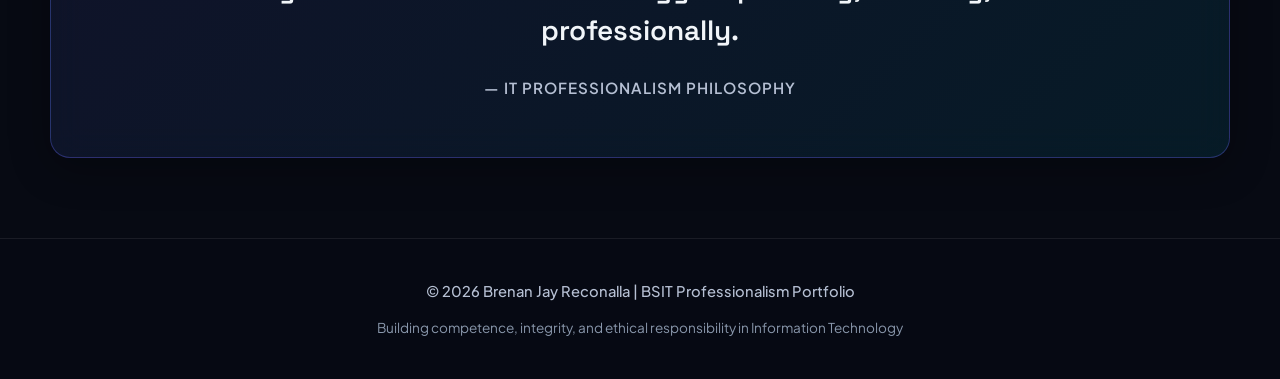
==== commit 9e01c6f5: "Modify brand link and include additional info Updated the brand link and added brand information." ====
--- a/index.html
+++ b/index.html
@@ -37,8 +37,12 @@
     <!-- Header & Navigation -->
     <header>
       <div class="container nav-container">
-        <a href="index.html" class="brand" id="nav-brand" aria-label="Home">
+        <a href="index.html" class="brand" id="nav-brand" aria-label="Brenan Jay Reconalla - Home">
           <div class="brand-avatar" aria-hidden="true">BR</div>
+          <div class="brand-info">
+            <span class="brand-name">Brenan Jay Reconalla</span>
+            <span class="brand-tag">BSIT Student</span>
+          </div>
         </a>
 
         <button class="menu-toggle" id="menu-btn" type="button" aria-label="Open navigation menu" aria-expanded="false" aria-controls="nav-menu">
